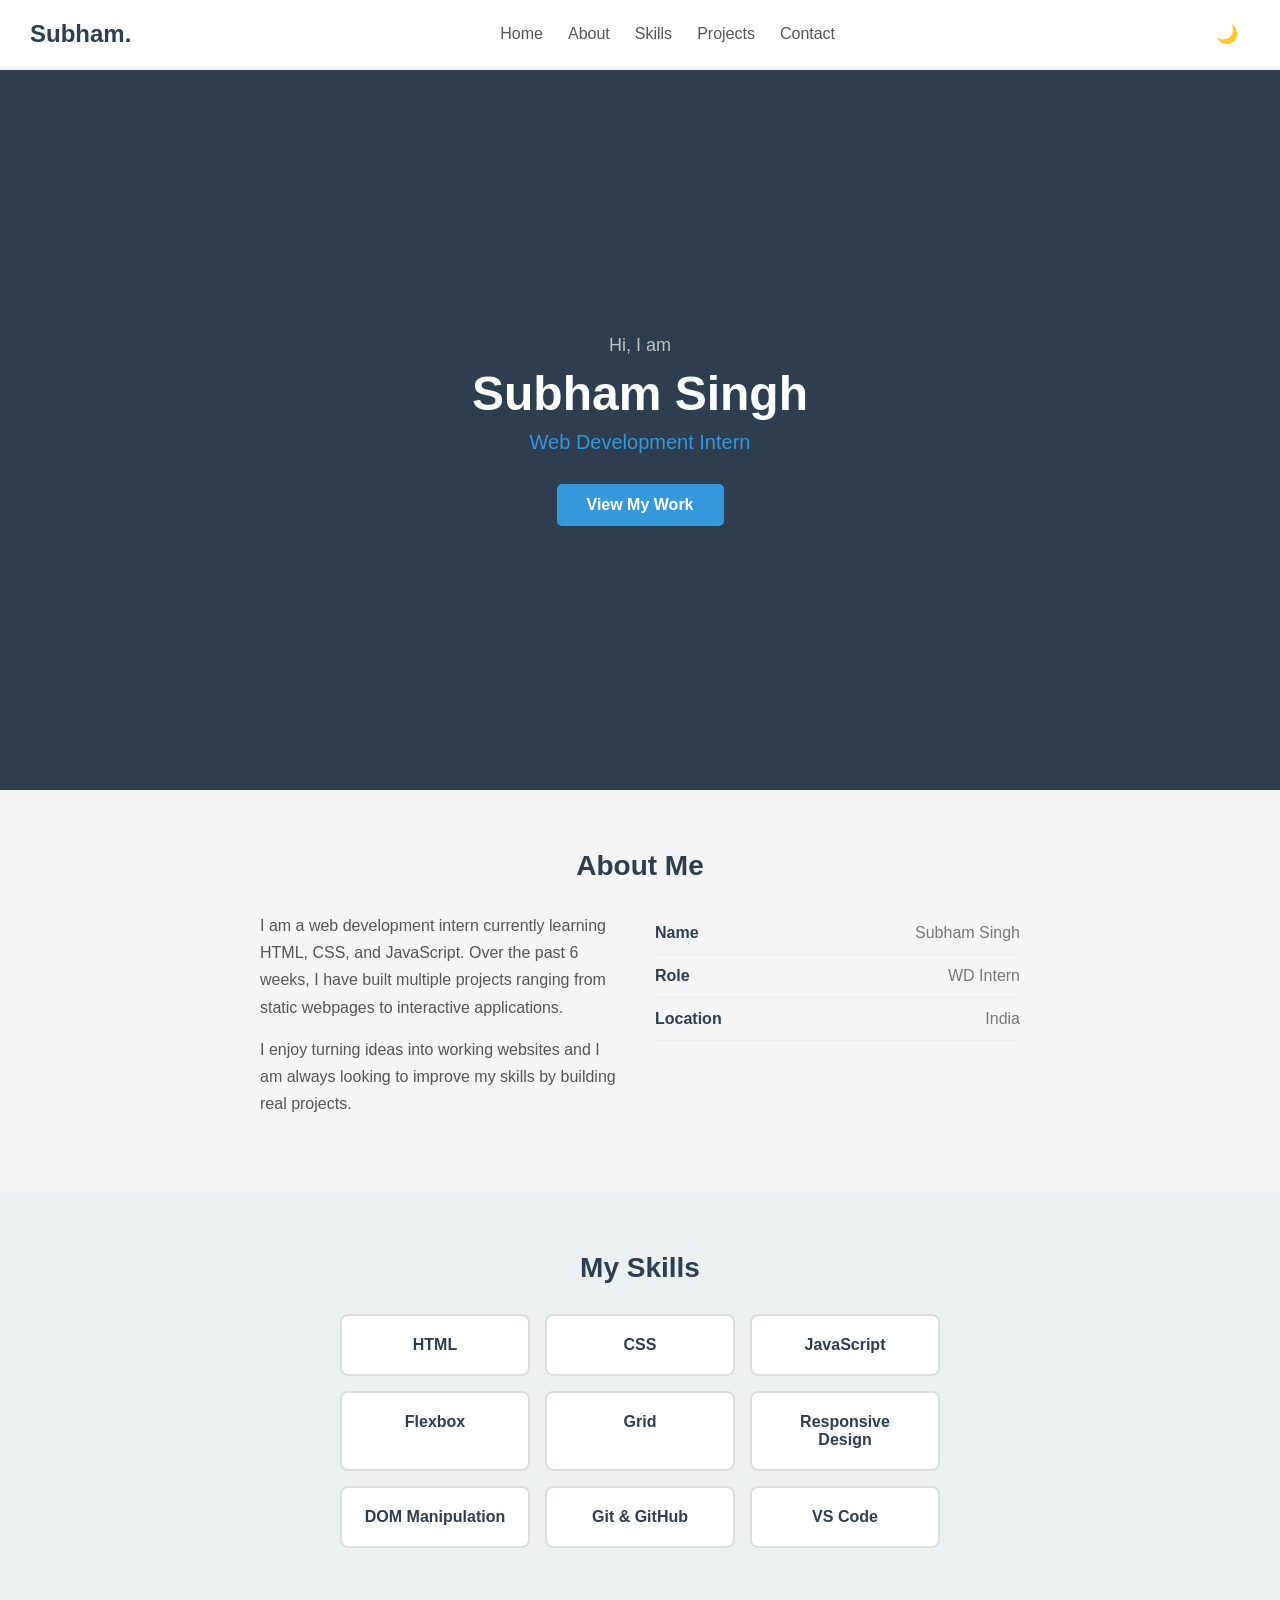
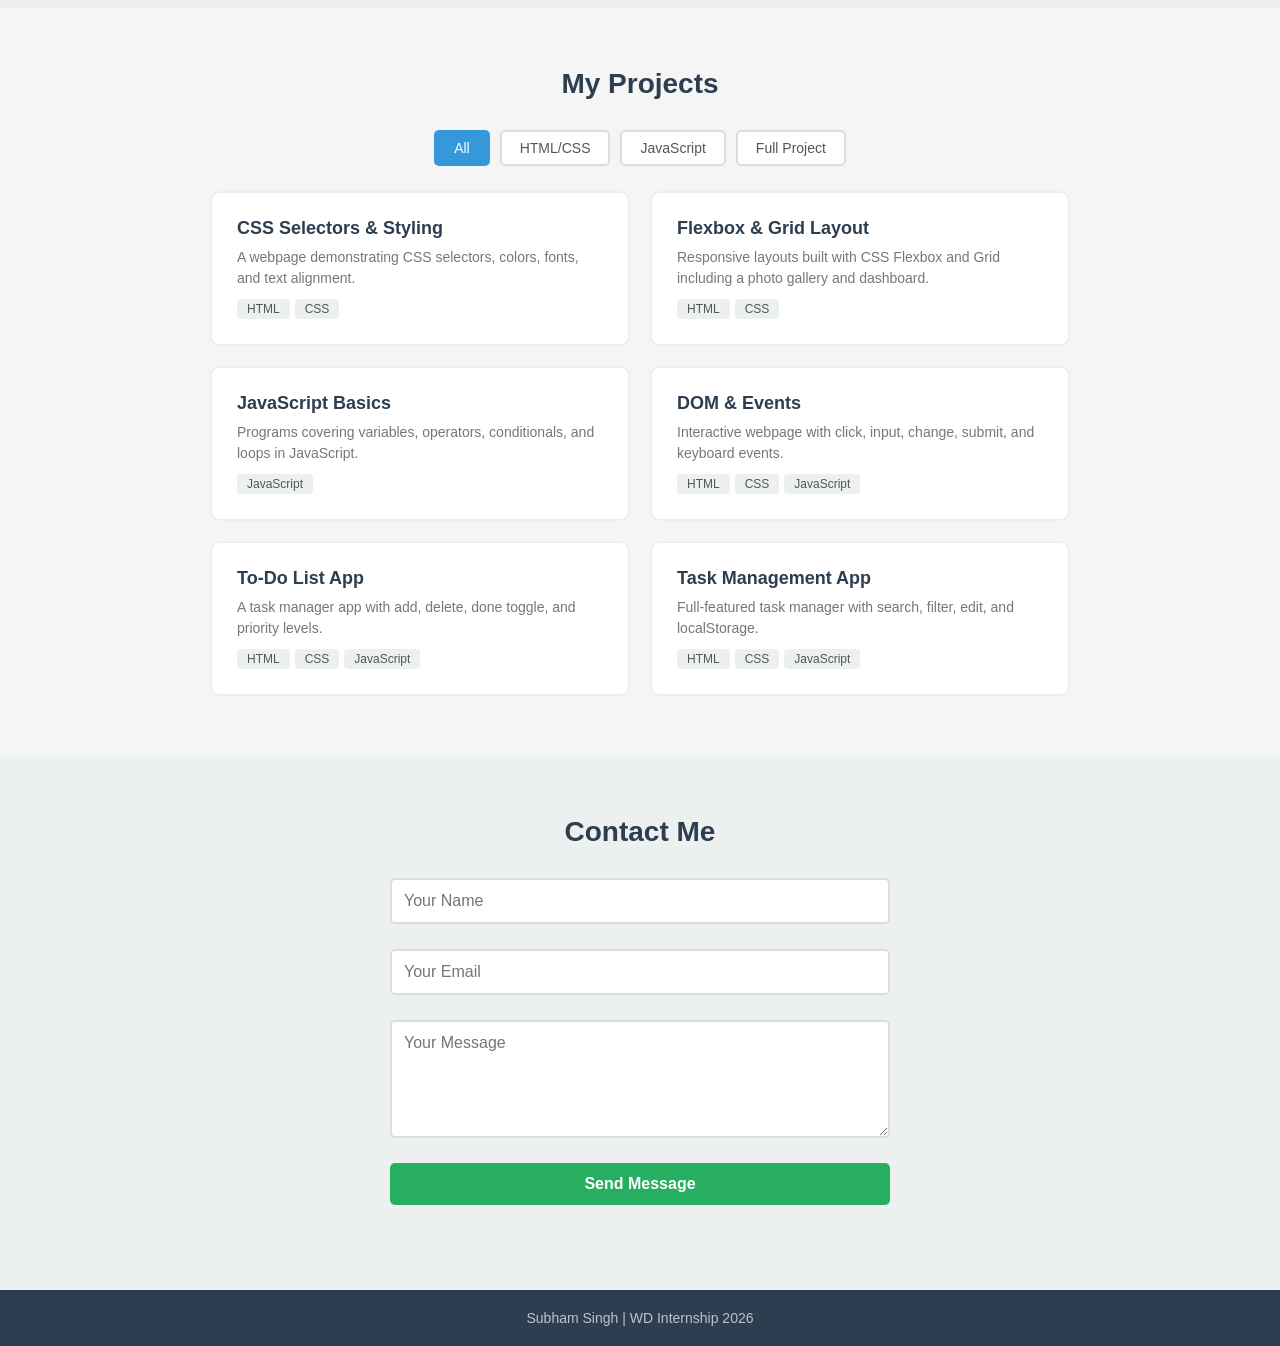
==== index.html @ 28a9d0d3 "Add portfolio website with HTML, CSS, and JavaScript" ====
<!DOCTYPE html>
<html lang="en">
<head>
    <meta charset="UTF-8">
    <meta name="viewport" content="width=device-width, initial-scale=1.0">
    <title>Subham Singh | Portfolio</title>
    <link rel="stylesheet" href="css/style.css">
</head>
<body>

    <nav class="navbar" id="navbar">
        <a href="#home" class="logo">Subham.</a>
        <div class="nav-links" id="nav-links">
            <a href="#home">Home</a>
            <a href="#about">About</a>
            <a href="#skills">Skills</a>
            <a href="#projects">Projects</a>
            <a href="#contact">Contact</a>
        </div>
        <div class="nav-right">
            <button id="theme-toggle" class="theme-btn">🌙</button>
            <button id="menu-toggle" class="menu-btn">☰</button>
        </div>
    </nav>

    <section id="home" class="hero">
        <div class="hero-content">
            <p class="hero-greeting">Hi, I am</p>
            <h1 class="hero-name">Subham Singh</h1>
            <p class="hero-role">Web Development Intern</p>
            <a href="#projects" class="hero-btn">View My Work</a>
        </div>
    </section>

    <section id="about" class="about">
        <h2 class="section-title">About Me</h2>
        <div class="about-content">
            <div class="about-text">
                <p>I am a web development intern currently learning HTML, CSS, and JavaScript. Over the past 6 weeks, I have built multiple projects ranging from static webpages to interactive applications.</p>
                <p>I enjoy turning ideas into working websites and I am always looking to improve my skills by building real projects.</p>
            </div>
            <div class="about-info">
                <div class="info-item">
                    <span class="info-label">Name</span>
                    <span class="info-value">Subham Singh</span>
                </div>
                <div class="info-item">
                    <span class="info-label">Role</span>
                    <span class="info-value">WD Intern</span>
                </div>
                <div class="info-item">
                    <span class="info-label">Location</span>
                    <span class="info-value">India</span>
                </div>
            </div>
        </div>
    </section>

    <section id="skills" class="skills">
        <h2 class="section-title">My Skills</h2>
        <div class="skills-grid" id="skills-grid"></div>
    </section>

    <section id="projects" class="projects">
        <h2 class="section-title">My Projects</h2>
        <div class="filter-buttons" id="filter-buttons">
            <button class="filter-btn active" data-filter="all">All</button>
            <button class="filter-btn" data-filter="html-css">HTML/CSS</button>
            <button class="filter-btn" data-filter="javascript">JavaScript</button>
            <button class="filter-btn" data-filter="full-project">Full Project</button>
        </div>
        <div class="projects-grid" id="projects-grid"></div>
    </section>

    <section id="contact" class="contact">
        <h2 class="section-title">Contact Me</h2>
        <form id="contact-form" class="contact-form">
            <div class="form-group">
                <input type="text" id="contact-name" placeholder="Your Name" required>
                <p class="form-error" id="name-error"></p>
            </div>
            <div class="form-group">
                <input type="email" id="contact-email" placeholder="Your Email" required>
                <p class="form-error" id="email-error"></p>
            </div>
            <div class="form-group">
                <textarea id="contact-message" placeholder="Your Message" rows="5" required></textarea>
                <p class="form-error" id="message-error"></p>
            </div>
            <button type="submit" class="submit-btn">Send Message</button>
            <p class="form-success" id="form-success"></p>
        </form>
    </section>

    <footer>
        <p>Subham Singh | WD Internship 2026</p>
    </footer>

    <script src="js/script.js"></script>
</body>
</html>
---- css/style.css ----
* {
    margin: 0;
    padding: 0;
    box-sizing: border-box;
}

html {
    scroll-behavior: smooth;
}

body {
    font-family: 'Segoe UI', Arial, sans-serif;
    background-color: #f5f5f5;
    color: #333;
    transition: background-color 0.3s, color 0.3s;
}

body.dark {
    background-color: #1a1a2e;
    color: #e0e0e0;
}

.navbar {
    display: flex;
    justify-content: space-between;
    align-items: center;
    padding: 15px 30px;
    background-color: #fff;
    position: sticky;
    top: 0;
    z-index: 100;
    border-bottom: 2px solid #eee;
    transition: background-color 0.3s;
}

body.dark .navbar {
    background-color: #16213e;
    border-bottom-color: #0f3460;
}

.logo {
    font-size: 24px;
    font-weight: bold;
    color: #2c3e50;
    text-decoration: none;
}

body.dark .logo {
    color: #00d4ff;
}

.nav-links {
    display: flex;
    gap: 25px;
}

.nav-links a {
    text-decoration: none;
    color: #555;
    font-size: 16px;
    font-weight: 500;
}

body.dark .nav-links a {
    color: #bbb;
}

.nav-links a:hover {
    color: #3498db;
}

.nav-right {
    display: flex;
    gap: 10px;
    align-items: center;
}

.theme-btn {
    padding: 8px 12px;
    font-size: 18px;
    border: none;
    background: none;
    cursor: pointer;
}

.menu-btn {
    display: none;
    padding: 8px 12px;
    font-size: 20px;
    border: none;
    background: none;
    cursor: pointer;
    color: #333;
}

body.dark .menu-btn {
    color: #e0e0e0;
}

.hero {
    display: flex;
    justify-content: center;
    align-items: center;
    min-height: 80vh;
    text-align: center;
    padding: 40px 20px;
    background-color: #2c3e50;
    color: white;
}

body.dark .hero {
    background-color: #0f3460;
}

.hero-greeting {
    font-size: 18px;
    margin-bottom: 10px;
    color: #bdc3c7;
}

.hero-name {
    font-size: 48px;
    margin-bottom: 10px;
}

.hero-role {
    font-size: 20px;
    color: #3498db;
    margin-bottom: 30px;
}

.hero-btn {
    display: inline-block;
    padding: 12px 30px;
    background-color: #3498db;
    color: white;
    text-decoration: none;
    border-radius: 5px;
    font-size: 16px;
    font-weight: bold;
}

.section-title {
    text-align: center;
    font-size: 28px;
    color: #2c3e50;
    margin-bottom: 30px;
}

body.dark .section-title {
    color: #00d4ff;
}

.about {
    padding: 60px 20px;
    max-width: 800px;
    margin: 0 auto;
}

.about-content {
    display: flex;
    gap: 30px;
}

.about-text {
    flex: 1;
}

.about-text p {
    font-size: 16px;
    line-height: 1.7;
    margin-bottom: 15px;
    color: #555;
}

body.dark .about-text p {
    color: #bbb;
}

.about-info {
    flex: 1;
}

.info-item {
    display: flex;
    justify-content: space-between;
    padding: 12px 0;
    border-bottom: 1px solid #eee;
}

body.dark .info-item {
    border-bottom-color: #333;
}

.info-label {
    font-weight: bold;
    color: #2c3e50;
}

body.dark .info-label {
    color: #00d4ff;
}

.info-value {
    color: #777;
}

body.dark .info-value {
    color: #bbb;
}

.skills {
    padding: 60px 20px;
    background-color: #ecf0f1;
    transition: background-color 0.3s;
}

body.dark .skills {
    background-color: #16213e;
}

.skills-grid {
    display: grid;
    grid-template-columns: repeat(3, 1fr);
    gap: 15px;
    max-width: 600px;
    margin: 0 auto;
}

.skill-card {
    background-color: #fff;
    padding: 20px;
    text-align: center;
    border-radius: 8px;
    font-weight: bold;
    font-size: 16px;
    border: 2px solid #ddd;
    color: #2c3e50;
    transition: background-color 0.3s, border-color 0.3s;
}

body.dark .skill-card {
    background-color: #1a1a2e;
    border-color: #0f3460;
    color: #e0e0e0;
}

.skill-card:hover {
    border-color: #3498db;
}

.projects {
    padding: 60px 20px;
    max-width: 900px;
    margin: 0 auto;
}

.filter-buttons {
    display: flex;
    justify-content: center;
    gap: 10px;
    margin-bottom: 25px;
    flex-wrap: wrap;
}

.filter-btn {
    padding: 8px 18px;
    border: 2px solid #ddd;
    background-color: #fff;
    border-radius: 5px;
    cursor: pointer;
    font-size: 14px;
    font-weight: 500;
    color: #555;
    transition: all 0.3s;
}

body.dark .filter-btn {
    background-color: #1a1a2e;
    border-color: #0f3460;
    color: #bbb;
}

.filter-btn.active {
    background-color: #3498db;
    color: white;
    border-color: #3498db;
}

.projects-grid {
    display: grid;
    grid-template-columns: repeat(2, 1fr);
    gap: 20px;
}

.project-card {
    background-color: #fff;
    padding: 25px;
    border-radius: 10px;
    border: 2px solid #eee;
    transition: all 0.3s;
}

body.dark .project-card {
    background-color: #16213e;
    border-color: #0f3460;
}

.project-card:hover {
    border-color: #3498db;
}

.project-card h3 {
    font-size: 18px;
    color: #2c3e50;
    margin-bottom: 8px;
}

body.dark .project-card h3 {
    color: #00d4ff;
}

.project-card p {
    font-size: 14px;
    color: #777;
    line-height: 1.5;
    margin-bottom: 10px;
}

body.dark .project-card p {
    color: #999;
}

.project-tag {
    display: inline-block;
    padding: 3px 10px;
    background-color: #ecf0f1;
    color: #555;
    font-size: 12px;
    border-radius: 4px;
    margin-right: 5px;
}

body.dark .project-tag {
    background-color: #0f3460;
    color: #bbb;
}

.contact {
    padding: 60px 20px;
    background-color: #ecf0f1;
    transition: background-color 0.3s;
}

body.dark .contact {
    background-color: #16213e;
}

.contact-form {
    max-width: 500px;
    margin: 0 auto;
    display: flex;
    flex-direction: column;
    gap: 5px;
}

.form-group {
    display: flex;
    flex-direction: column;
}

.contact-form input,
.contact-form textarea {
    padding: 12px;
    font-size: 16px;
    border: 2px solid #ddd;
    border-radius: 5px;
    font-family: inherit;
    background-color: #fff;
    color: #333;
    transition: border-color 0.3s;
}

body.dark .contact-form input,
body.dark .contact-form textarea {
    background-color: #1a1a2e;
    border-color: #0f3460;
    color: #e0e0e0;
}

.contact-form input:focus,
.contact-form textarea:focus {
    outline: none;
    border-color: #3498db;
}

.form-error {
    font-size: 13px;
    color: #e74c3c;
    min-height: 20px;
    padding: 2px 0;
}

.form-success {
    font-size: 14px;
    color: #27ae60;
    text-align: center;
    min-height: 20px;
}

.submit-btn {
    padding: 12px;
    font-size: 16px;
    background-color: #27ae60;
    color: white;
    border: none;
    border-radius: 5px;
    cursor: pointer;
    font-weight: bold;
}

footer {
    text-align: center;
    padding: 20px;
    background-color: #2c3e50;
    color: #bdc3c7;
    font-size: 14px;
}

body.dark footer {
    background-color: #0a0a1a;
}

@media (max-width: 768px) {
    .nav-links {
        display: none;
        flex-direction: column;
        position: absolute;
        top: 60px;
        left: 0;
        right: 0;
        background-color: #fff;
        padding: 15px;
        border-bottom: 2px solid #eee;
        gap: 15px;
        text-align: center;
    }

    body.dark .nav-links {
        background-color: #16213e;
        border-bottom-color: #0f3460;
    }

    .nav-links.show {
        display: flex;
    }

    .menu-btn {
        display: block;
    }

    .hero-name {
        font-size: 32px;
    }

    .hero-role {
        font-size: 16px;
    }

    .about-content {
        flex-direction: column;
    }

    .skills-grid {
        grid-template-columns: repeat(2, 1fr);
    }

    .projects-grid {
        grid-template-columns: 1fr;
    }
}

@media (max-width: 480px) {
    .hero-name {
        font-size: 26px;
    }

    .section-title {
        font-size: 22px;
    }

    .skills-grid {
        grid-template-columns: 1fr;
    }

    .filter-buttons {
        gap: 5px;
    }

    .filter-btn {
        padding: 6px 12px;
        font-size: 13px;
    }
}
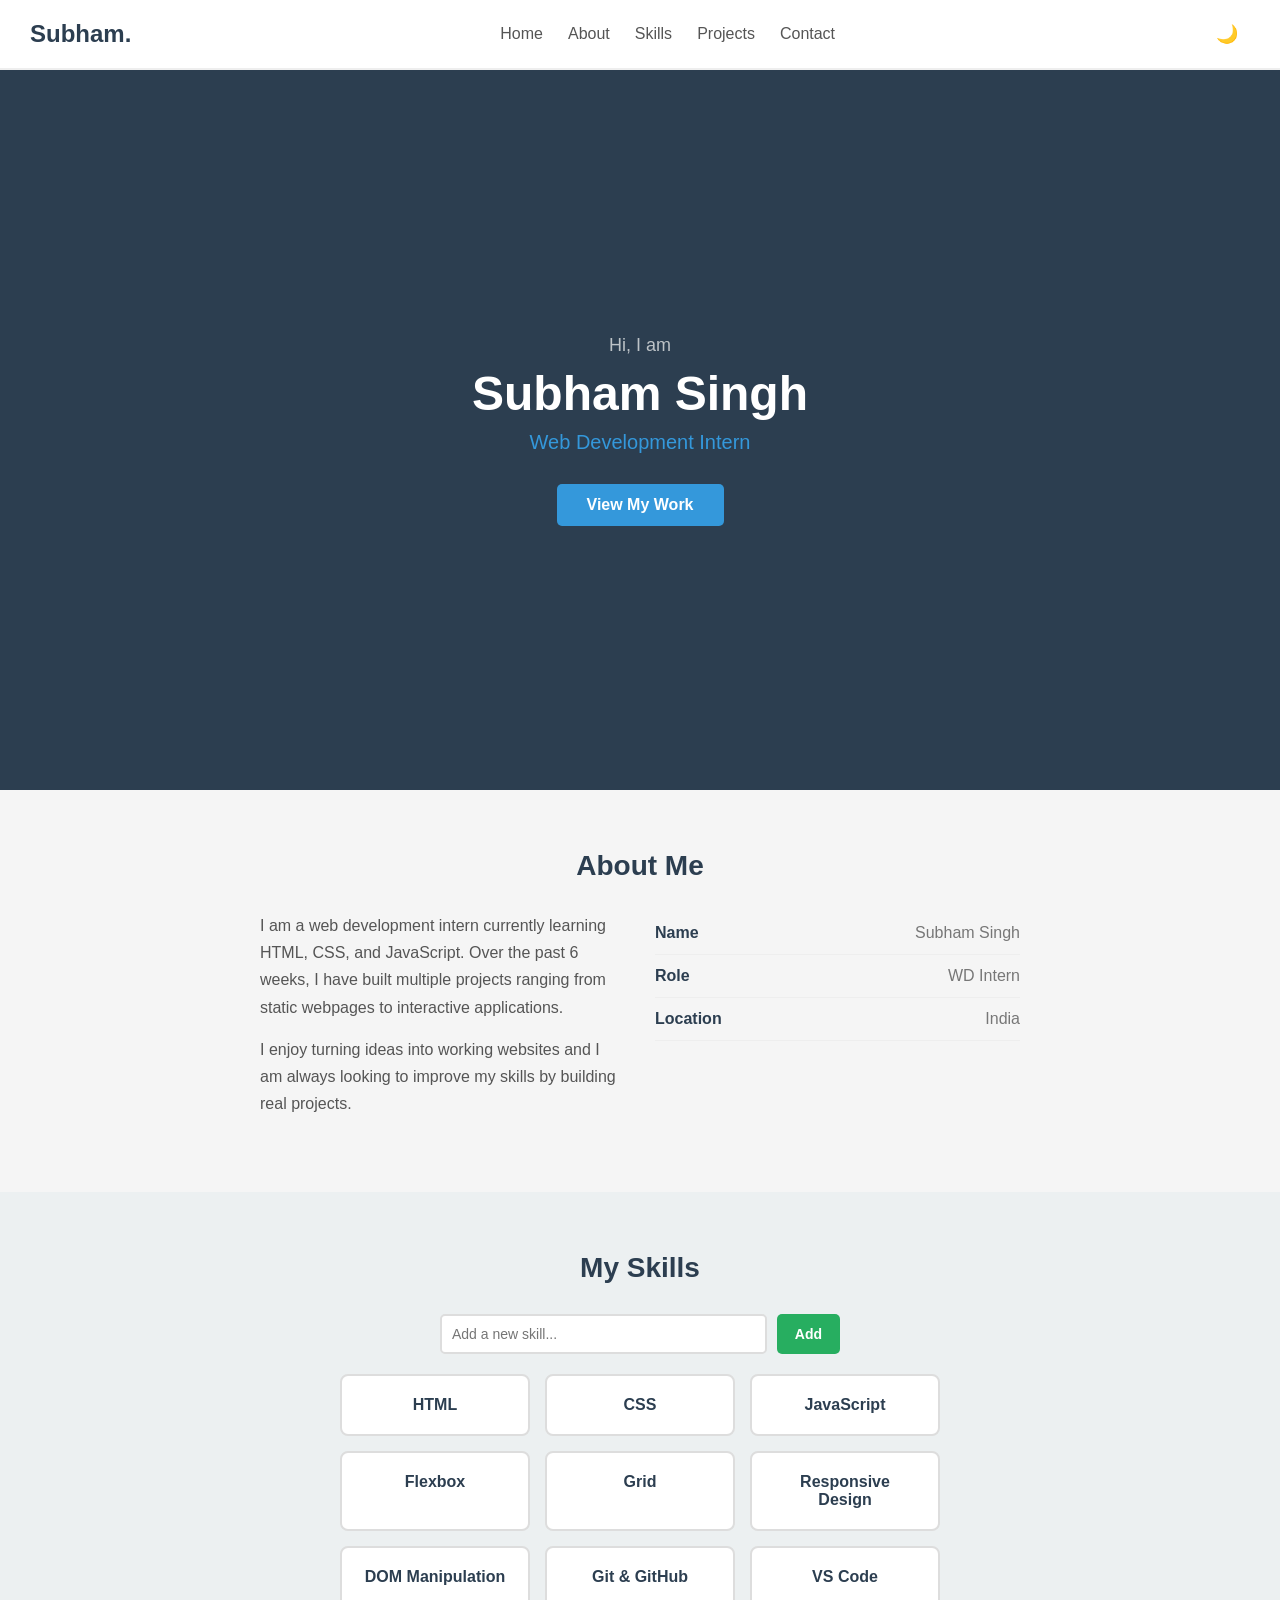
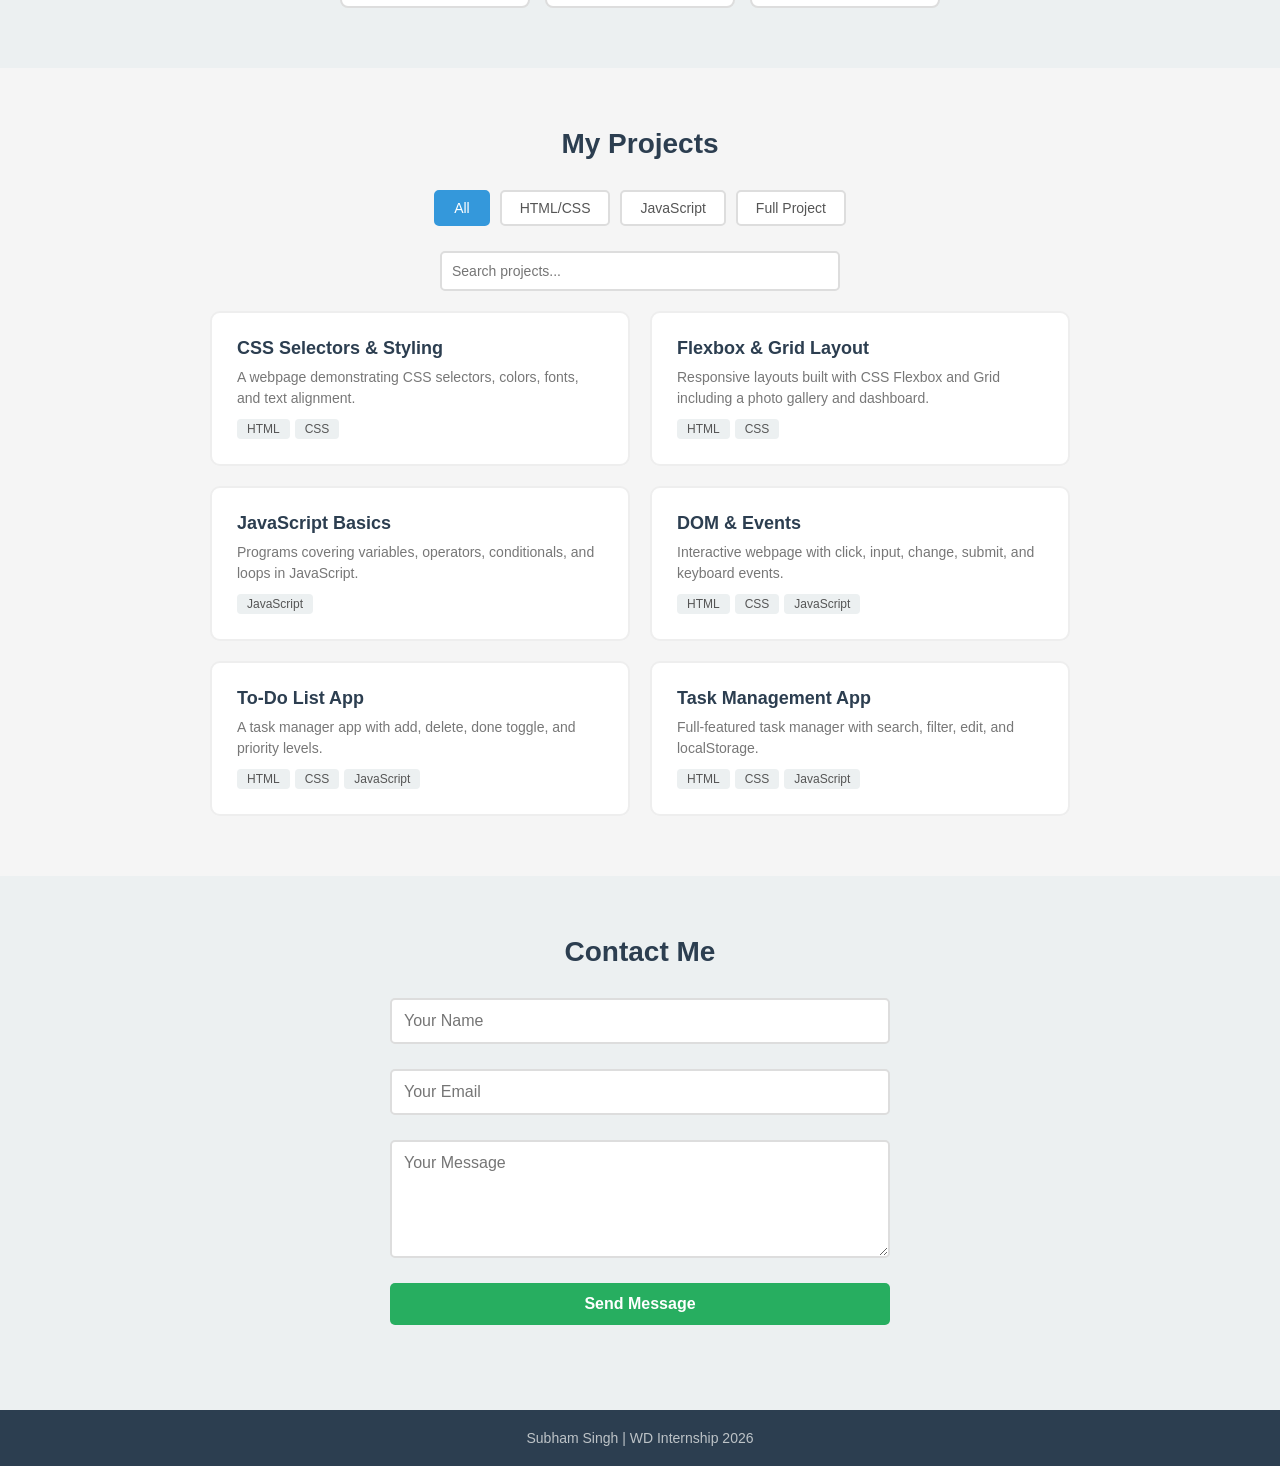
==== commit 720d8819: "Add interactivity: skill add/delete, project search, scroll-to-top, form validation" ====
--- a/index.html
+++ b/index.html
@@ -58,6 +58,10 @@
 
     <section id="skills" class="skills">
         <h2 class="section-title">My Skills</h2>
+        <div class="skill-form">
+            <input type="text" id="skill-input" placeholder="Add a new skill...">
+            <button id="add-skill-btn">Add</button>
+        </div>
         <div class="skills-grid" id="skills-grid"></div>
     </section>
 
@@ -69,6 +73,7 @@
             <button class="filter-btn" data-filter="javascript">JavaScript</button>
             <button class="filter-btn" data-filter="full-project">Full Project</button>
         </div>
+        <input type="text" id="search-input" class="search-input" placeholder="Search projects...">
         <div class="projects-grid" id="projects-grid"></div>
     </section>
 
@@ -96,6 +101,8 @@
         <p>Subham Singh | WD Internship 2026</p>
     </footer>
 
+    <button id="top-btn" class="top-btn">↑</button>
+
     <script src="js/script.js"></script>
 </body>
 </html>
--- a/css/style.css
+++ b/css/style.css
@@ -6,6 +6,7 @@
 
 html {
     scroll-behavior: smooth;
+    scroll-padding-top: 70px;
 }
 
 body {
@@ -429,6 +430,94 @@
 
 body.dark footer {
     background-color: #0a0a1a;
+}
+
+.skill-form {
+    display: flex;
+    gap: 10px;
+    max-width: 400px;
+    margin: 0 auto 20px auto;
+}
+
+.skill-form input {
+    flex: 1;
+    padding: 10px;
+    font-size: 14px;
+    border: 2px solid #ddd;
+    border-radius: 5px;
+    background-color: #fff;
+    color: #333;
+}
+
+body.dark .skill-form input {
+    background-color: #1a1a2e;
+    border-color: #0f3460;
+    color: #e0e0e0;
+}
+
+#add-skill-btn {
+    padding: 10px 18px;
+    font-size: 14px;
+    background-color: #27ae60;
+    color: white;
+    border: none;
+    border-radius: 5px;
+    cursor: pointer;
+    font-weight: bold;
+}
+
+.skill-card {
+    position: relative;
+}
+
+.skill-delete {
+    position: absolute;
+    top: 5px;
+    right: 5px;
+    background: none;
+    border: none;
+    color: #e74c3c;
+    font-size: 16px;
+    cursor: pointer;
+    display: none;
+}
+
+.skill-card:hover .skill-delete {
+    display: block;
+}
+
+.search-input {
+    display: block;
+    width: 100%;
+    max-width: 400px;
+    margin: 0 auto 20px auto;
+    padding: 10px;
+    font-size: 14px;
+    border: 2px solid #ddd;
+    border-radius: 5px;
+    background-color: #fff;
+    color: #333;
+}
+
+body.dark .search-input {
+    background-color: #1a1a2e;
+    border-color: #0f3460;
+    color: #e0e0e0;
+}
+
+.top-btn {
+    position: fixed;
+    bottom: 30px;
+    right: 30px;
+    width: 45px;
+    height: 45px;
+    background-color: #3498db;
+    color: white;
+    border: none;
+    border-radius: 50%;
+    font-size: 20px;
+    cursor: pointer;
+    display: none;
 }
 
 @media (max-width: 768px) {
